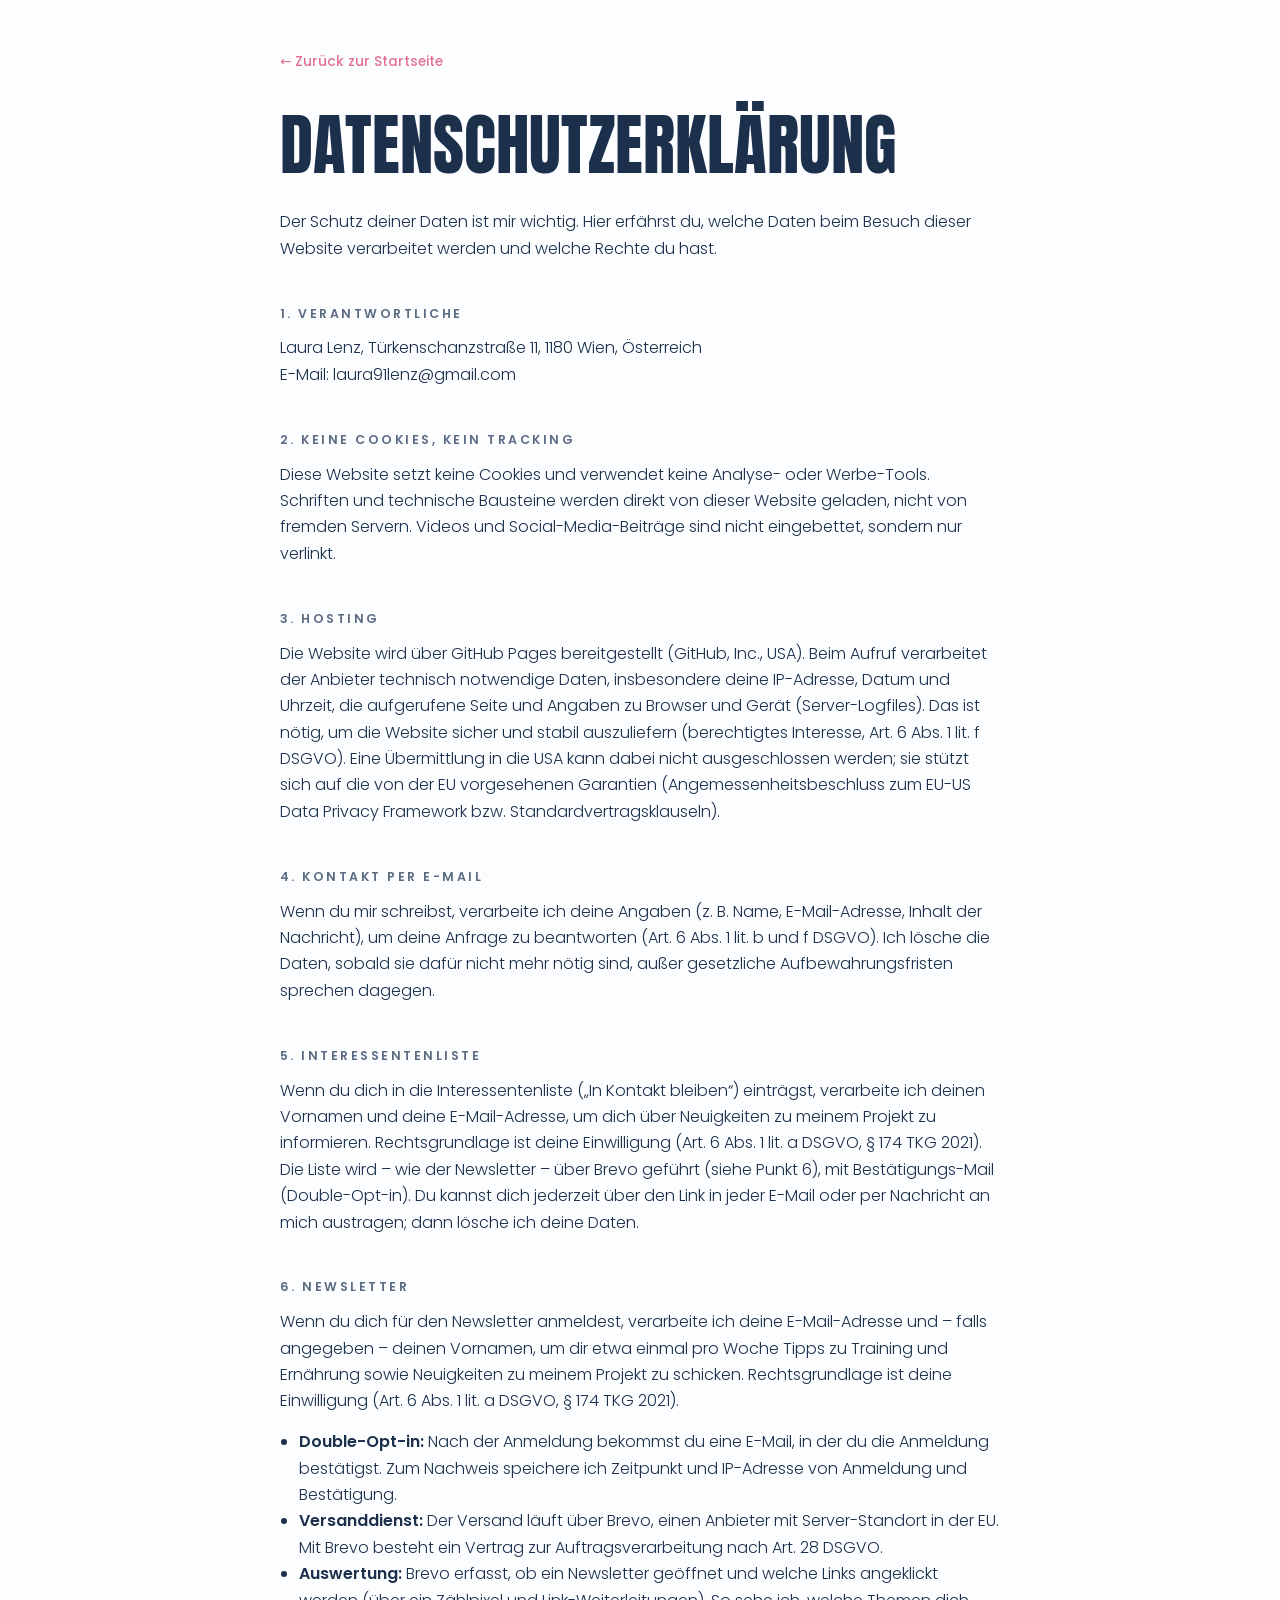
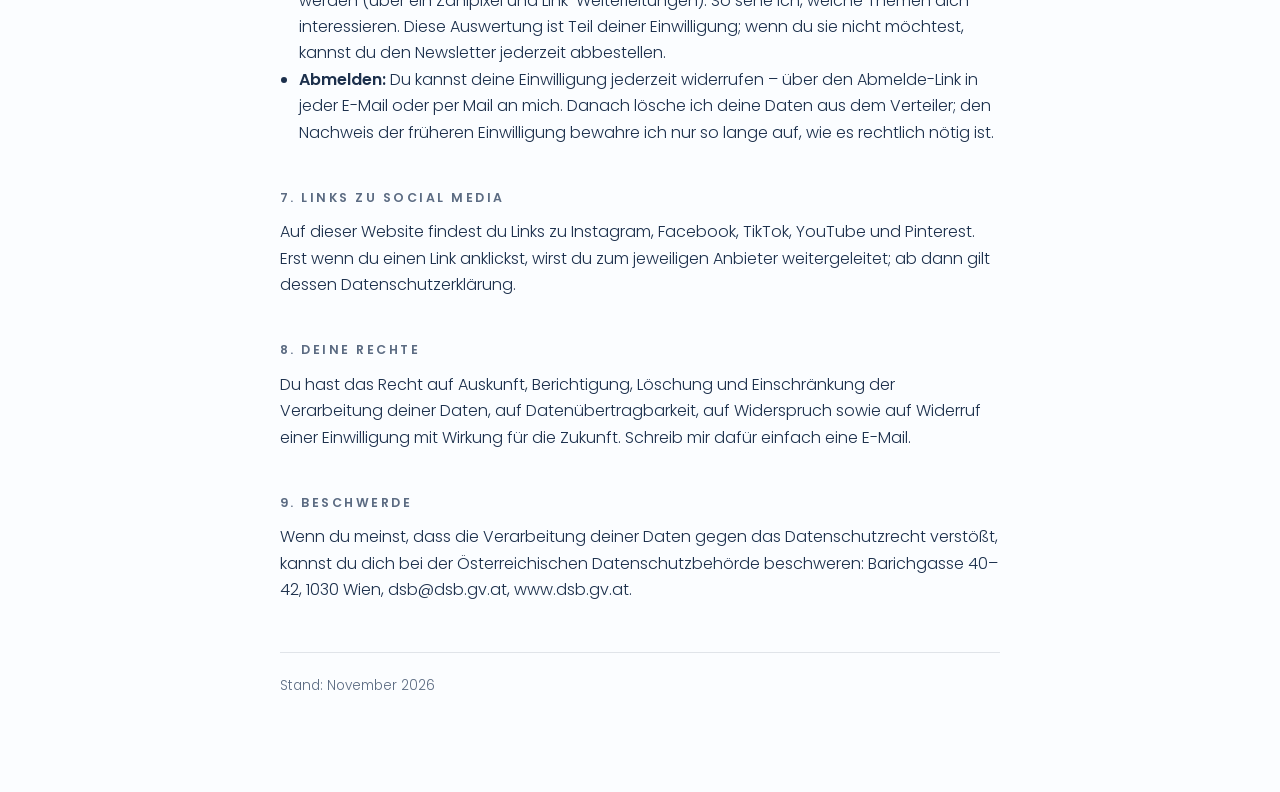
==== datenschutz.html @ b5b92dae "Website Train with Laura Le – Phase 1 (Teaser, ohne Preise) Co-Authored-By: Claude Opus 5.5 <noreply" ====
<!doctype html>
<html lang="de">
<head>
<meta charset="utf-8">
<meta name="viewport" content="width=device-width, initial-scale=1, viewport-fit=cover">
<title>Datenschutz – Train with Laura Le</title>
<link rel="stylesheet" href="fonts.css">
<style>
:root{--bg:#FBFDFF;--navy:#1C304C;--mute:#5B6B82;--rose:#E36F98;--hair:rgba(28,48,76,.12);--todo:#F8E6EC;color-scheme:light}
@media (prefers-color-scheme:dark){:root:not([data-theme="light"]){--bg:#0F1B2D;--navy:#EEF5FC;--mute:#A9BBD0;--rose:#F08AB0;--hair:rgba(238,245,252,.14);--todo:#3a2534;color-scheme:dark}}
:root[data-theme="dark"]{--bg:#0F1B2D;--navy:#EEF5FC;--mute:#A9BBD0;--rose:#F08AB0;--hair:rgba(238,245,252,.14);--todo:#3a2534;color-scheme:dark}
*{box-sizing:border-box}
body{margin:0;background:var(--bg);color:var(--navy);font-family:"Poppins",system-ui,-apple-system,"Segoe UI",sans-serif;font-size:16px;line-height:1.65;font-weight:300}
.wrap{max-width:760px;margin:0 auto;padding-left:max(20px,env(safe-area-inset-left,0px));padding-right:max(20px,env(safe-area-inset-right,0px));padding-block:3rem 5rem}
a{color:var(--rose)}
.back{display:inline-block;font-size:.85rem;font-weight:500;text-decoration:none;margin-bottom:2.5rem}
h1{font-family:"Anton","Impact","Arial Narrow",sans-serif;font-weight:400;text-transform:uppercase;font-size:clamp(2.6rem,8vw,4.2rem);line-height:.95;margin:0 0 2rem}
h2{font-size:.78rem;letter-spacing:.2em;text-transform:uppercase;color:var(--mute);font-weight:600;margin:2.6rem 0 .7rem}
p,ul{margin:0 0 .9rem}
ul{padding-left:1.2rem}
b{font-weight:600}
.todo{background:var(--todo);color:var(--rose);font-weight:600;border-radius:4px;padding:0 .3rem}
.note{margin-top:3rem;padding-top:1.4rem;border-top:1px solid var(--hair);font-size:.85rem;color:var(--mute)}
</style>
</head>
<body>
<div class="wrap">
<a class="back" href="index.html">← Zurück zur Startseite</a>
<h1>Datenschutz&shy;erklärung</h1>
<p>Der Schutz deiner Daten ist mir wichtig. Hier erfährst du, welche Daten beim Besuch dieser Website verarbeitet werden und welche Rechte du hast.</p>

<h2>1. Verantwortliche</h2>
<p>Laura Lenz, Türkenschanzstraße 11, 1180 Wien, Österreich<br>E-Mail: laura91lenz@gmail.com</p>

<h2>2. Keine Cookies, kein Tracking</h2>
<p>Diese Website setzt keine Cookies und verwendet keine Analyse- oder Werbe-Tools. Schriften und technische Bausteine werden direkt von dieser Website geladen, nicht von fremden Servern. Videos und Social-Media-Beiträge sind nicht eingebettet, sondern nur verlinkt.</p>

<h2>3. Hosting</h2>
<p>Die Website wird über GitHub Pages bereitgestellt (GitHub, Inc., USA). Beim Aufruf verarbeitet der Anbieter technisch notwendige Daten, insbesondere deine IP-Adresse, Datum und Uhrzeit, die aufgerufene Seite und Angaben zu Browser und Gerät (Server-Logfiles). Das ist nötig, um die Website sicher und stabil auszuliefern (berechtigtes Interesse, Art. 6 Abs. 1 lit. f DSGVO). Eine Übermittlung in die USA kann dabei nicht ausgeschlossen werden; sie stützt sich auf die von der EU vorgesehenen Garantien (Angemessenheitsbeschluss zum EU-US Data Privacy Framework bzw. Standardvertragsklauseln).</p>

<h2>4. Kontakt per E-Mail</h2>
<p>Wenn du mir schreibst, verarbeite ich deine Angaben (z. B. Name, E-Mail-Adresse, Inhalt der Nachricht), um deine Anfrage zu beantworten (Art. 6 Abs. 1 lit. b und f DSGVO). Ich lösche die Daten, sobald sie dafür nicht mehr nötig sind, außer gesetzliche Aufbewahrungsfristen sprechen dagegen.</p>

<h2>5. Interessentenliste</h2>
<p>Wenn du dich in die Interessentenliste („In Kontakt bleiben“) einträgst, verarbeite ich deinen Vornamen und deine E-Mail-Adresse, um dich über Neuigkeiten zu meinem Projekt zu informieren. Rechtsgrundlage ist deine Einwilligung (Art. 6 Abs. 1 lit. a DSGVO, § 174 TKG 2021). Die Liste wird – wie der Newsletter – über Brevo geführt (siehe Punkt 6), mit Bestätigungs-Mail (Double-Opt-in). Du kannst dich jederzeit über den Link in jeder E-Mail oder per Nachricht an mich austragen; dann lösche ich deine Daten.</p>

<h2>6. Newsletter</h2>
<p>Wenn du dich für den Newsletter anmeldest, verarbeite ich deine E-Mail-Adresse und – falls angegeben – deinen Vornamen, um dir etwa einmal pro Woche Tipps zu Training und Ernährung sowie Neuigkeiten zu meinem Projekt zu schicken. Rechtsgrundlage ist deine Einwilligung (Art. 6 Abs. 1 lit. a DSGVO, § 174 TKG 2021).</p>
<ul>
<li><b>Double-Opt-in:</b> Nach der Anmeldung bekommst du eine E-Mail, in der du die Anmeldung bestätigst. Zum Nachweis speichere ich Zeitpunkt und IP-Adresse von Anmeldung und Bestätigung.</li>
<li><b>Versanddienst:</b> Der Versand läuft über Brevo, einen Anbieter mit Server-Standort in der EU. Mit Brevo besteht ein Vertrag zur Auftragsverarbeitung nach Art. 28 DSGVO.</li>
<li><b>Auswertung:</b> Brevo erfasst, ob ein Newsletter geöffnet und welche Links angeklickt werden (über ein Zählpixel und Link-Weiterleitungen). So sehe ich, welche Themen dich interessieren. Diese Auswertung ist Teil deiner Einwilligung; wenn du sie nicht möchtest, kannst du den Newsletter jederzeit abbestellen.</li>
<li><b>Abmelden:</b> Du kannst deine Einwilligung jederzeit widerrufen – über den Abmelde-Link in jeder E-Mail oder per Mail an mich. Danach lösche ich deine Daten aus dem Verteiler; den Nachweis der früheren Einwilligung bewahre ich nur so lange auf, wie es rechtlich nötig ist.</li>
</ul>

<h2>7. Links zu Social Media</h2>
<p>Auf dieser Website findest du Links zu Instagram, Facebook, TikTok, YouTube und Pinterest. Erst wenn du einen Link anklickst, wirst du zum jeweiligen Anbieter weitergeleitet; ab dann gilt dessen Datenschutzerklärung.</p>

<h2>8. Deine Rechte</h2>
<p>Du hast das Recht auf Auskunft, Berichtigung, Löschung und Einschränkung der Verarbeitung deiner Daten, auf Datenübertragbarkeit, auf Widerspruch sowie auf Widerruf einer Einwilligung mit Wirkung für die Zukunft. Schreib mir dafür einfach eine E-Mail.</p>

<h2>9. Beschwerde</h2>
<p>Wenn du meinst, dass die Verarbeitung deiner Daten gegen das Datenschutzrecht verstößt, kannst du dich bei der Österreichischen Datenschutzbehörde beschweren: Barichgasse 40–42, 1030 Wien, dsb@dsb.gv.at, www.dsb.gv.at.</p>

<p class="note">Stand: November 2026</p>
</div>
</body>
</html>
---- fonts.css ----
@font-face{font-family:'Anton';font-style:normal;font-weight:400;font-display:swap;src:url(fonts/Anton-Regular.woff) format('woff')}
@font-face{font-family:'Poppins';font-style:normal;font-weight:300;font-display:swap;src:url(fonts/Poppins-Light.woff) format('woff')}
@font-face{font-family:'Poppins';font-style:normal;font-weight:400;font-display:swap;src:url(fonts/Poppins-Regular.woff) format('woff')}
@font-face{font-family:'Poppins';font-style:normal;font-weight:500;font-display:swap;src:url(fonts/Poppins-Medium.woff) format('woff')}
@font-face{font-family:'Poppins';font-style:normal;font-weight:600;font-display:swap;src:url(fonts/Poppins-SemiBold.woff) format('woff')}
@font-face{font-family:'Poppins';font-style:normal;font-weight:700;font-display:swap;src:url(fonts/Poppins-Bold.woff) format('woff')}
@font-face{font-family:'Poppins';font-style:normal;font-weight:800;font-display:swap;src:url(fonts/Poppins-ExtraBold.woff) format('woff')}
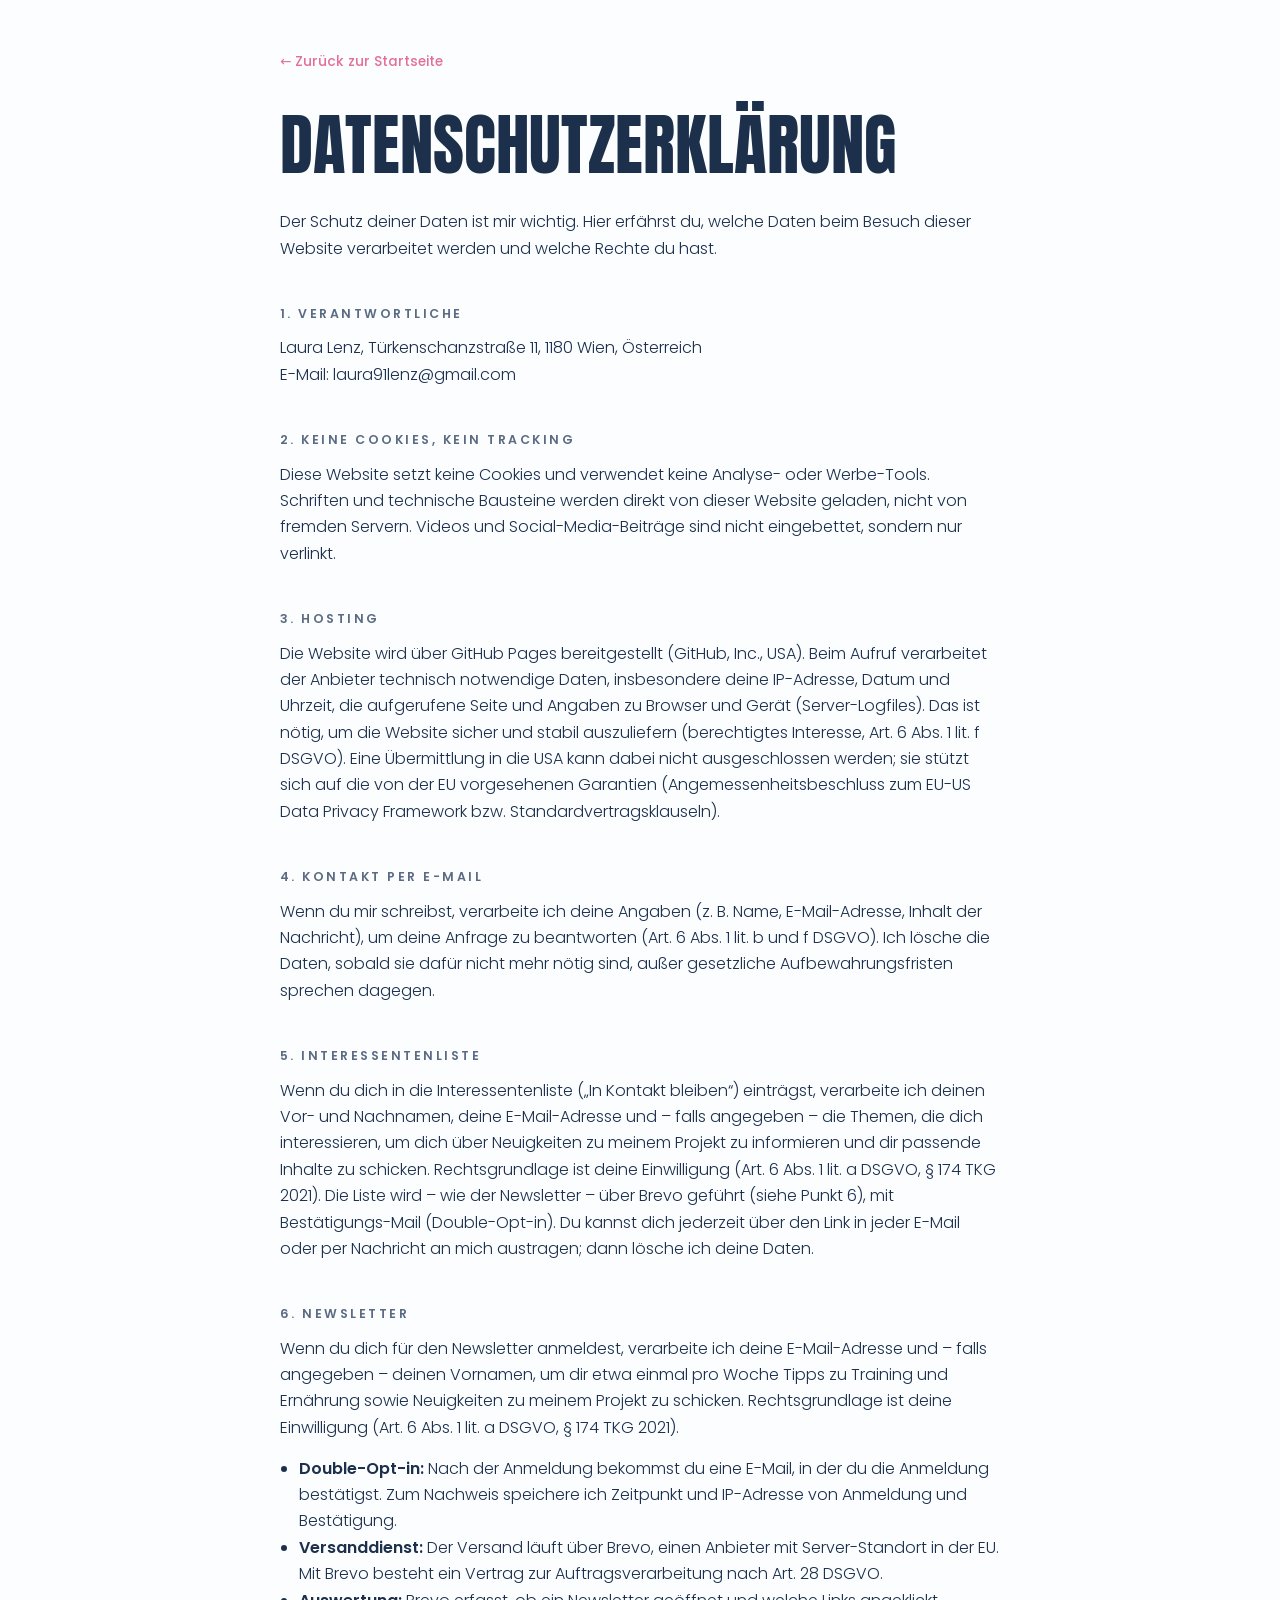
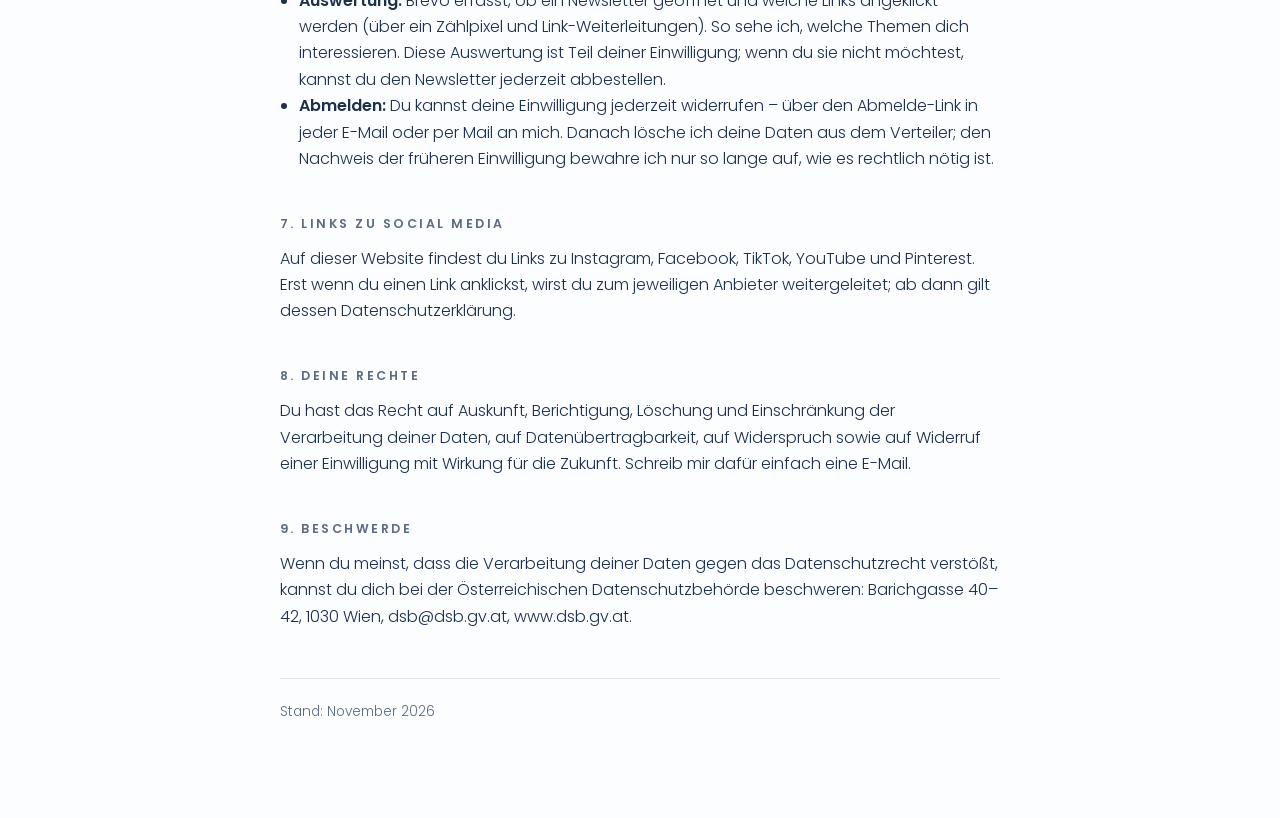
==== commit 8c8969a9: "Kontaktliste: Vor- und Nachname, Themen zum Ankreuzen Co-Authored-By: Claude Opus 5.5 <noreply@anthr" ====
--- a/datenschutz.html
+++ b/datenschutz.html
@@ -42,7 +42,7 @@
 <p>Wenn du mir schreibst, verarbeite ich deine Angaben (z. B. Name, E-Mail-Adresse, Inhalt der Nachricht), um deine Anfrage zu beantworten (Art. 6 Abs. 1 lit. b und f DSGVO). Ich lösche die Daten, sobald sie dafür nicht mehr nötig sind, außer gesetzliche Aufbewahrungsfristen sprechen dagegen.</p>
 
 <h2>5. Interessentenliste</h2>
-<p>Wenn du dich in die Interessentenliste („In Kontakt bleiben“) einträgst, verarbeite ich deinen Vornamen und deine E-Mail-Adresse, um dich über Neuigkeiten zu meinem Projekt zu informieren. Rechtsgrundlage ist deine Einwilligung (Art. 6 Abs. 1 lit. a DSGVO, § 174 TKG 2021). Die Liste wird – wie der Newsletter – über Brevo geführt (siehe Punkt 6), mit Bestätigungs-Mail (Double-Opt-in). Du kannst dich jederzeit über den Link in jeder E-Mail oder per Nachricht an mich austragen; dann lösche ich deine Daten.</p>
+<p>Wenn du dich in die Interessentenliste („In Kontakt bleiben“) einträgst, verarbeite ich deinen Vor- und Nachnamen, deine E-Mail-Adresse und – falls angegeben – die Themen, die dich interessieren, um dich über Neuigkeiten zu meinem Projekt zu informieren und dir passende Inhalte zu schicken. Rechtsgrundlage ist deine Einwilligung (Art. 6 Abs. 1 lit. a DSGVO, § 174 TKG 2021). Die Liste wird – wie der Newsletter – über Brevo geführt (siehe Punkt 6), mit Bestätigungs-Mail (Double-Opt-in). Du kannst dich jederzeit über den Link in jeder E-Mail oder per Nachricht an mich austragen; dann lösche ich deine Daten.</p>
 
 <h2>6. Newsletter</h2>
 <p>Wenn du dich für den Newsletter anmeldest, verarbeite ich deine E-Mail-Adresse und – falls angegeben – deinen Vornamen, um dir etwa einmal pro Woche Tipps zu Training und Ernährung sowie Neuigkeiten zu meinem Projekt zu schicken. Rechtsgrundlage ist deine Einwilligung (Art. 6 Abs. 1 lit. a DSGVO, § 174 TKG 2021).</p>
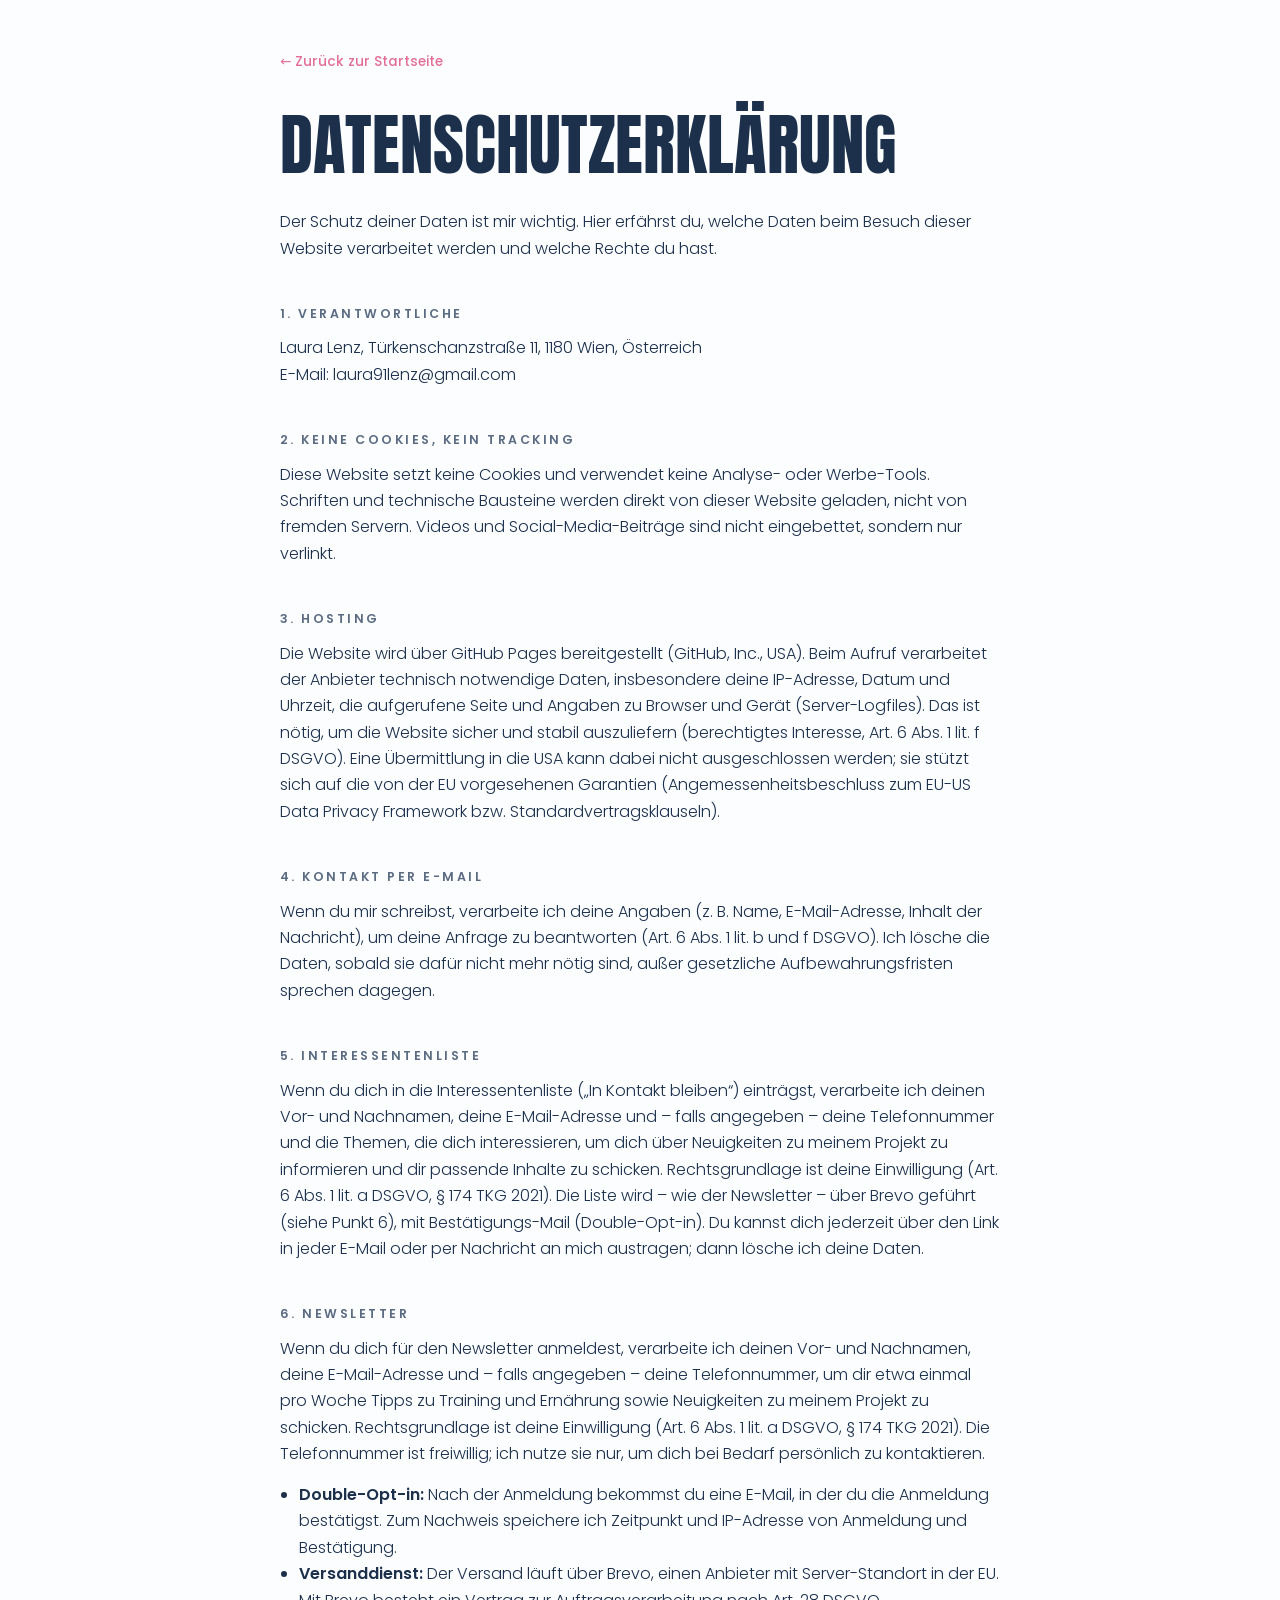
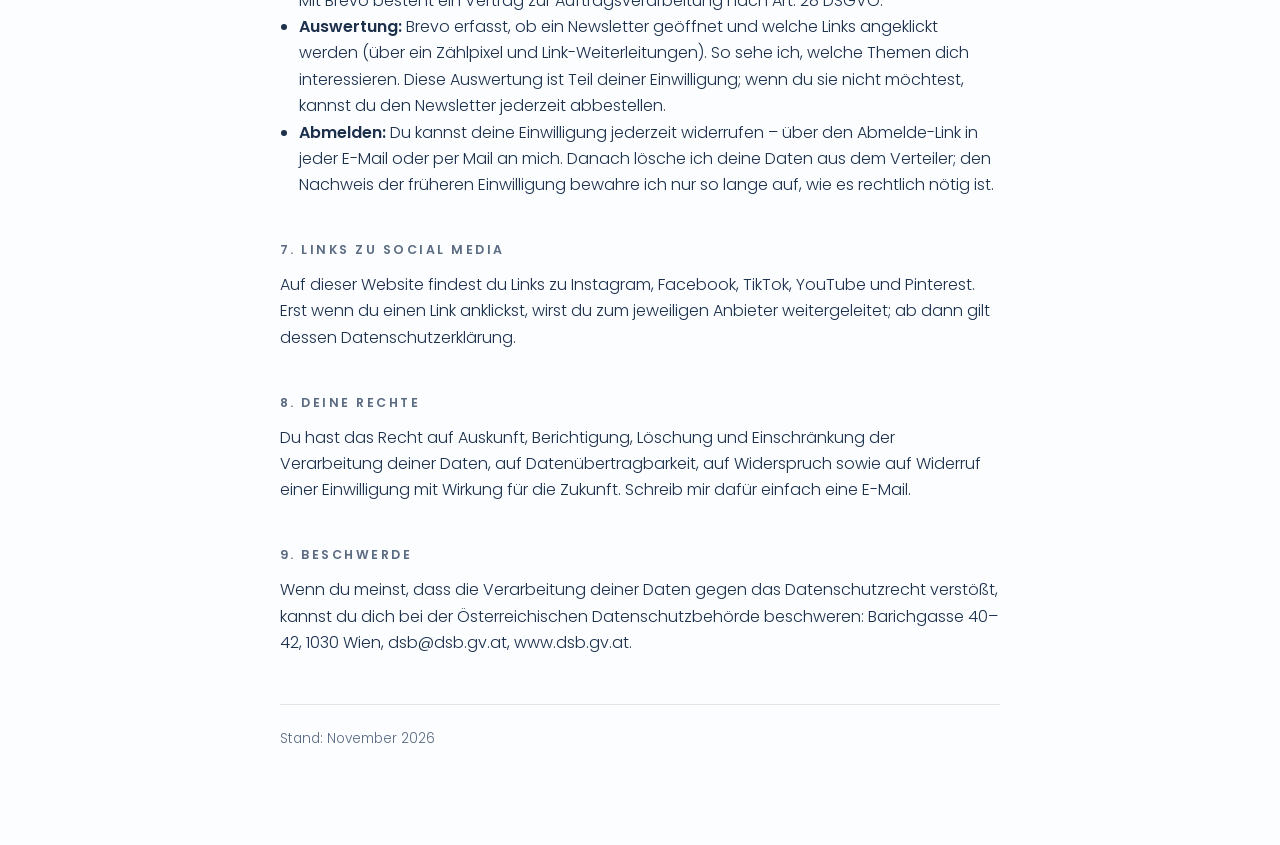
==== commit fcec404f: "Formulare an Brevo angebunden (Vor-/Nachname, Telefon freiwillig, 6 Themen) + Datenschutz Telefonnum" ====
--- a/datenschutz.html
+++ b/datenschutz.html
@@ -42,10 +42,10 @@
 <p>Wenn du mir schreibst, verarbeite ich deine Angaben (z. B. Name, E-Mail-Adresse, Inhalt der Nachricht), um deine Anfrage zu beantworten (Art. 6 Abs. 1 lit. b und f DSGVO). Ich lösche die Daten, sobald sie dafür nicht mehr nötig sind, außer gesetzliche Aufbewahrungsfristen sprechen dagegen.</p>
 
 <h2>5. Interessentenliste</h2>
-<p>Wenn du dich in die Interessentenliste („In Kontakt bleiben“) einträgst, verarbeite ich deinen Vor- und Nachnamen, deine E-Mail-Adresse und – falls angegeben – die Themen, die dich interessieren, um dich über Neuigkeiten zu meinem Projekt zu informieren und dir passende Inhalte zu schicken. Rechtsgrundlage ist deine Einwilligung (Art. 6 Abs. 1 lit. a DSGVO, § 174 TKG 2021). Die Liste wird – wie der Newsletter – über Brevo geführt (siehe Punkt 6), mit Bestätigungs-Mail (Double-Opt-in). Du kannst dich jederzeit über den Link in jeder E-Mail oder per Nachricht an mich austragen; dann lösche ich deine Daten.</p>
+<p>Wenn du dich in die Interessentenliste („In Kontakt bleiben“) einträgst, verarbeite ich deinen Vor- und Nachnamen, deine E-Mail-Adresse und – falls angegeben – deine Telefonnummer und die Themen, die dich interessieren, um dich über Neuigkeiten zu meinem Projekt zu informieren und dir passende Inhalte zu schicken. Rechtsgrundlage ist deine Einwilligung (Art. 6 Abs. 1 lit. a DSGVO, § 174 TKG 2021). Die Liste wird – wie der Newsletter – über Brevo geführt (siehe Punkt 6), mit Bestätigungs-Mail (Double-Opt-in). Du kannst dich jederzeit über den Link in jeder E-Mail oder per Nachricht an mich austragen; dann lösche ich deine Daten.</p>
 
 <h2>6. Newsletter</h2>
-<p>Wenn du dich für den Newsletter anmeldest, verarbeite ich deine E-Mail-Adresse und – falls angegeben – deinen Vornamen, um dir etwa einmal pro Woche Tipps zu Training und Ernährung sowie Neuigkeiten zu meinem Projekt zu schicken. Rechtsgrundlage ist deine Einwilligung (Art. 6 Abs. 1 lit. a DSGVO, § 174 TKG 2021).</p>
+<p>Wenn du dich für den Newsletter anmeldest, verarbeite ich deinen Vor- und Nachnamen, deine E-Mail-Adresse und – falls angegeben – deine Telefonnummer, um dir etwa einmal pro Woche Tipps zu Training und Ernährung sowie Neuigkeiten zu meinem Projekt zu schicken. Rechtsgrundlage ist deine Einwilligung (Art. 6 Abs. 1 lit. a DSGVO, § 174 TKG 2021). Die Telefonnummer ist freiwillig; ich nutze sie nur, um dich bei Bedarf persönlich zu kontaktieren.</p>
 <ul>
 <li><b>Double-Opt-in:</b> Nach der Anmeldung bekommst du eine E-Mail, in der du die Anmeldung bestätigst. Zum Nachweis speichere ich Zeitpunkt und IP-Adresse von Anmeldung und Bestätigung.</li>
 <li><b>Versanddienst:</b> Der Versand läuft über Brevo, einen Anbieter mit Server-Standort in der EU. Mit Brevo besteht ein Vertrag zur Auftragsverarbeitung nach Art. 28 DSGVO.</li>
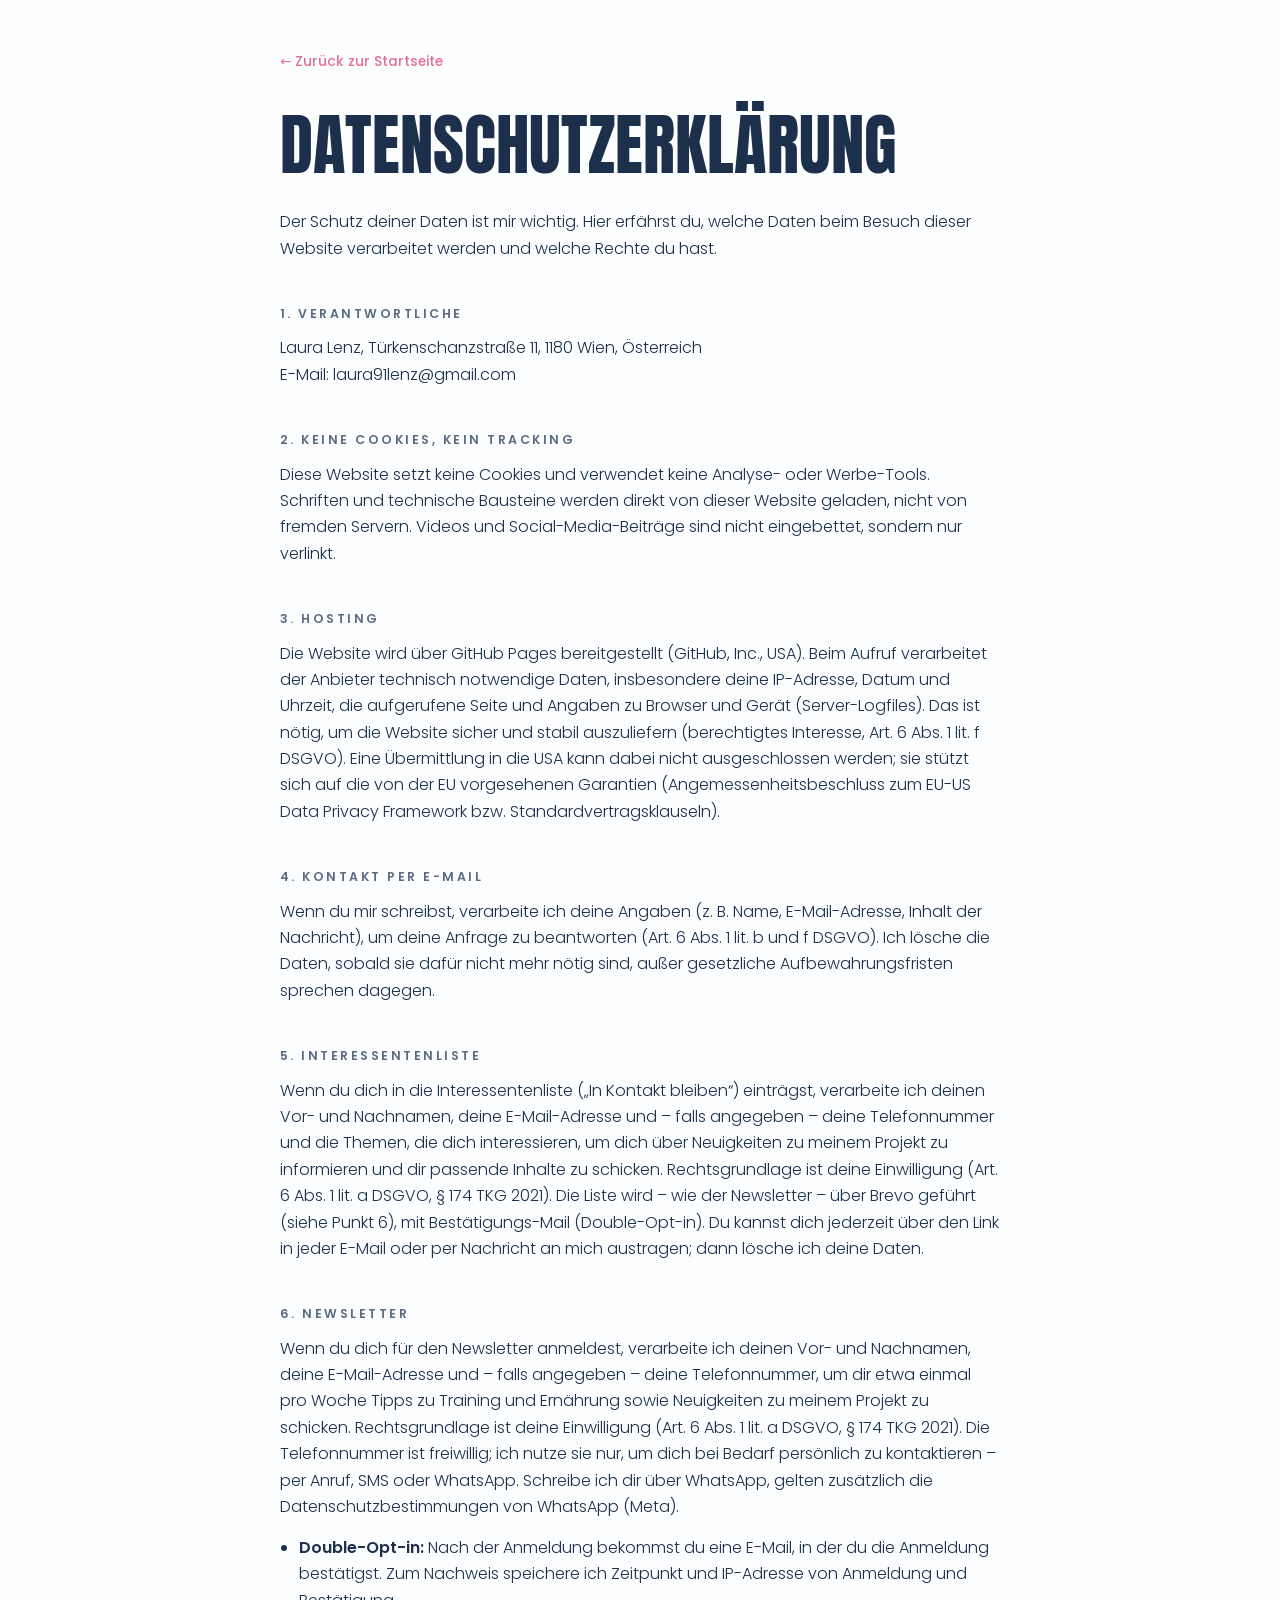
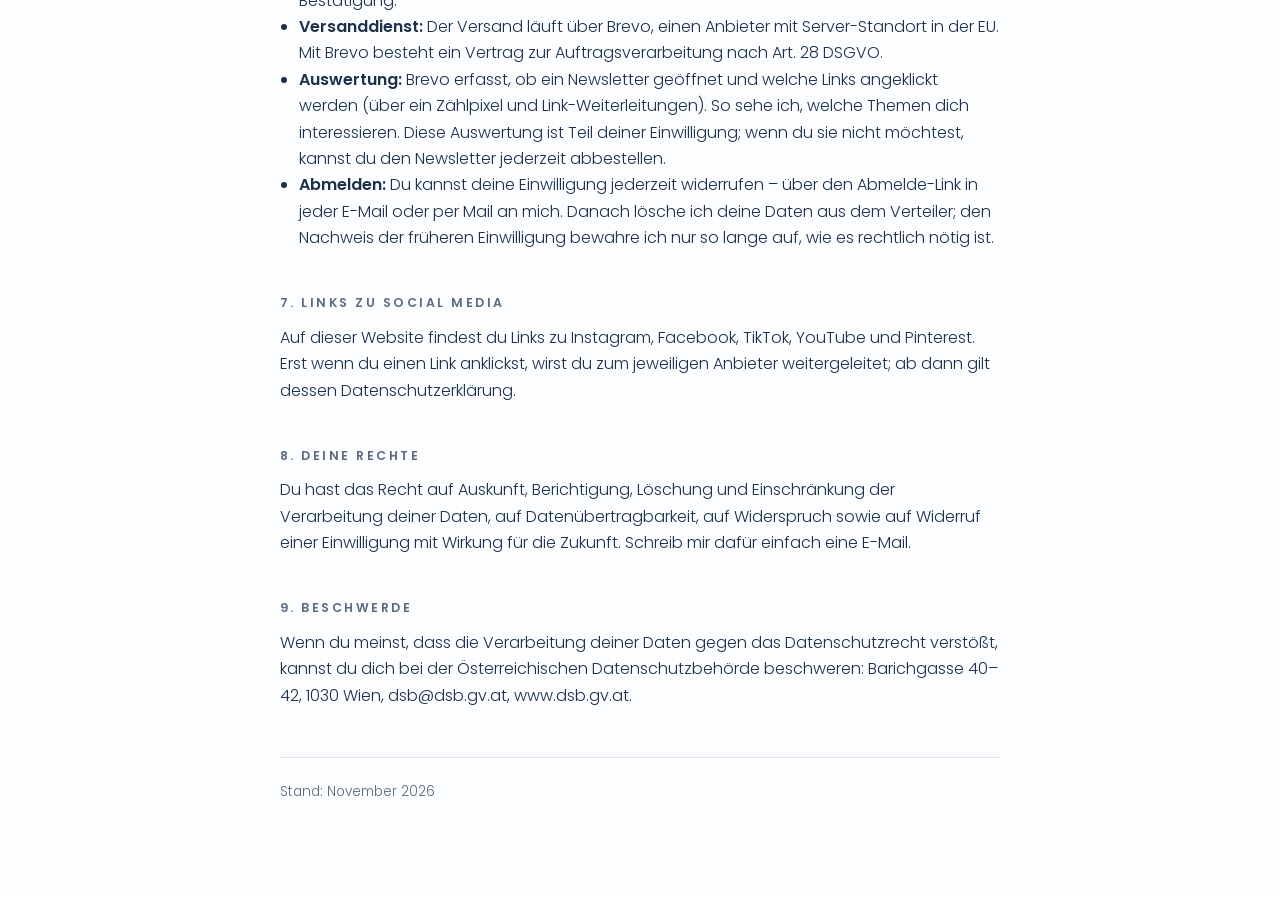
==== commit 360ba537: "Datenschutz: Kontakt per Anruf, SMS oder WhatsApp Co-Authored-By: Claude Opus 5.5 <noreply@anthropic" ====
--- a/datenschutz.html
+++ b/datenschutz.html
@@ -45,7 +45,7 @@
 <p>Wenn du dich in die Interessentenliste („In Kontakt bleiben“) einträgst, verarbeite ich deinen Vor- und Nachnamen, deine E-Mail-Adresse und – falls angegeben – deine Telefonnummer und die Themen, die dich interessieren, um dich über Neuigkeiten zu meinem Projekt zu informieren und dir passende Inhalte zu schicken. Rechtsgrundlage ist deine Einwilligung (Art. 6 Abs. 1 lit. a DSGVO, § 174 TKG 2021). Die Liste wird – wie der Newsletter – über Brevo geführt (siehe Punkt 6), mit Bestätigungs-Mail (Double-Opt-in). Du kannst dich jederzeit über den Link in jeder E-Mail oder per Nachricht an mich austragen; dann lösche ich deine Daten.</p>
 
 <h2>6. Newsletter</h2>
-<p>Wenn du dich für den Newsletter anmeldest, verarbeite ich deinen Vor- und Nachnamen, deine E-Mail-Adresse und – falls angegeben – deine Telefonnummer, um dir etwa einmal pro Woche Tipps zu Training und Ernährung sowie Neuigkeiten zu meinem Projekt zu schicken. Rechtsgrundlage ist deine Einwilligung (Art. 6 Abs. 1 lit. a DSGVO, § 174 TKG 2021). Die Telefonnummer ist freiwillig; ich nutze sie nur, um dich bei Bedarf persönlich zu kontaktieren.</p>
+<p>Wenn du dich für den Newsletter anmeldest, verarbeite ich deinen Vor- und Nachnamen, deine E-Mail-Adresse und – falls angegeben – deine Telefonnummer, um dir etwa einmal pro Woche Tipps zu Training und Ernährung sowie Neuigkeiten zu meinem Projekt zu schicken. Rechtsgrundlage ist deine Einwilligung (Art. 6 Abs. 1 lit. a DSGVO, § 174 TKG 2021). Die Telefonnummer ist freiwillig; ich nutze sie nur, um dich bei Bedarf persönlich zu kontaktieren – per Anruf, SMS oder WhatsApp. Schreibe ich dir über WhatsApp, gelten zusätzlich die Datenschutzbestimmungen von WhatsApp (Meta).</p>
 <ul>
 <li><b>Double-Opt-in:</b> Nach der Anmeldung bekommst du eine E-Mail, in der du die Anmeldung bestätigst. Zum Nachweis speichere ich Zeitpunkt und IP-Adresse von Anmeldung und Bestätigung.</li>
 <li><b>Versanddienst:</b> Der Versand läuft über Brevo, einen Anbieter mit Server-Standort in der EU. Mit Brevo besteht ein Vertrag zur Auftragsverarbeitung nach Art. 28 DSGVO.</li>
